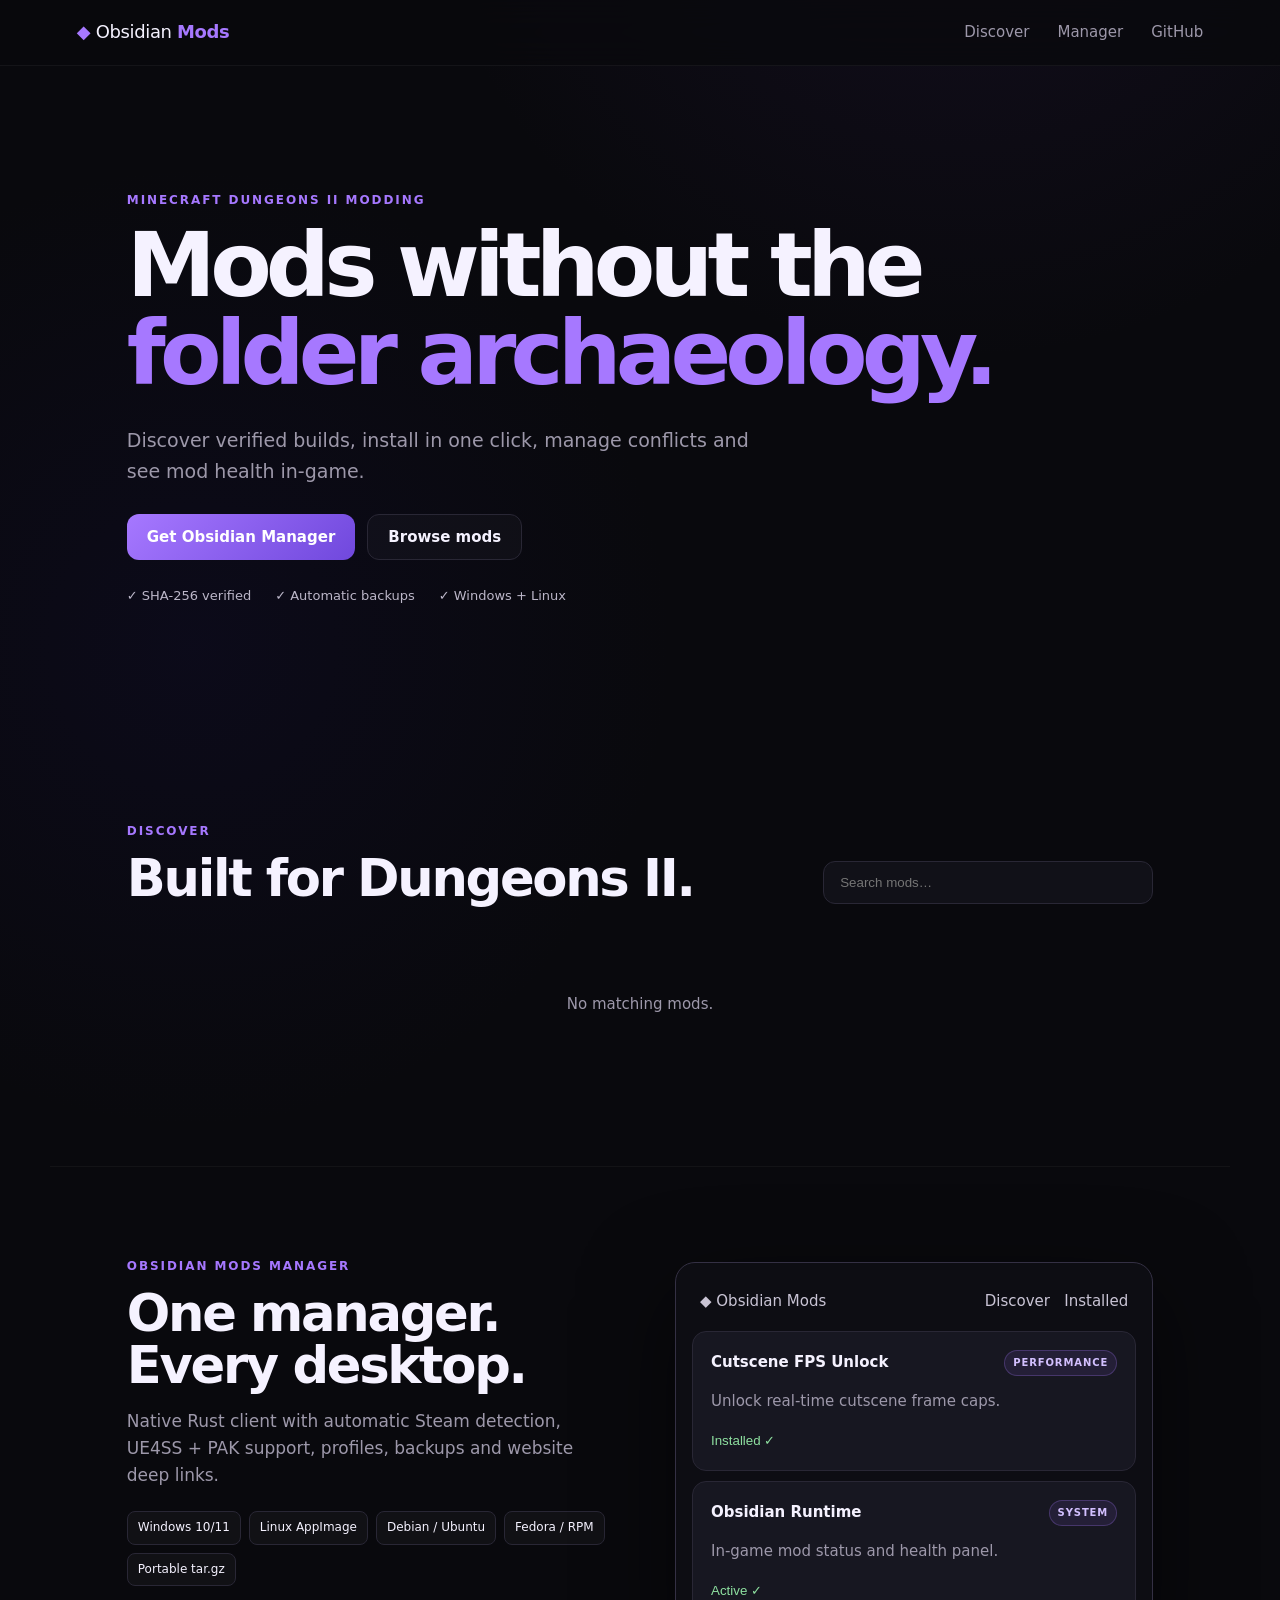
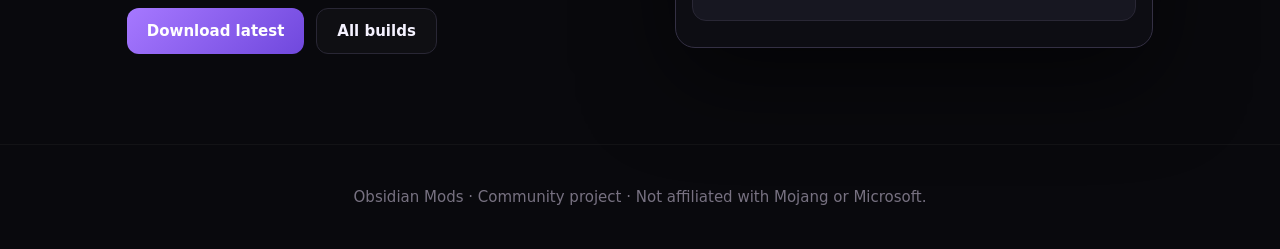
==== docs/index.html @ 4a0a8e13 "Launch Obsidian Mods platform" ====
<!doctype html>
<html lang="en">
<head>
  <meta charset="utf-8">
  <meta name="viewport" content="width=device-width,initial-scale=1">
  <meta name="description" content="Obsidian Mods — one-click Minecraft Dungeons II mods and a cross-platform mod manager.">
  <title>Obsidian Mods</title>
  <link rel="stylesheet" href="styles.css">
</head>
<body>
  <header class="nav">
    <a class="brand" href="#"><span class="gem">◆</span> Obsidian <b>Mods</b></a>
    <nav>
      <a href="#discover">Discover</a>
      <a href="#manager">Manager</a>
      <a href="https://github.com/mixutin/ObsidianMods">GitHub</a>
    </nav>
  </header>

  <main>
    <section class="hero">
      <div class="eyebrow">MINECRAFT DUNGEONS II MODDING</div>
      <h1>Mods without the<br><span>folder archaeology.</span></h1>
      <p>Discover verified builds, install in one click, manage conflicts and see mod health in-game.</p>
      <div class="actions">
        <a class="primary" href="#manager">Get Obsidian Manager</a>
        <a class="secondary" href="#discover">Browse mods</a>
      </div>
      <div class="trust">
        <span>✓ SHA-256 verified</span>
        <span>✓ Automatic backups</span>
        <span>✓ Windows + Linux</span>
      </div>
    </section>

    <section class="section" id="discover">
      <div class="section-head">
        <div>
          <div class="eyebrow">DISCOVER</div>
          <h2>Built for Dungeons II.</h2>
        </div>
        <input id="search" type="search" placeholder="Search mods…">
      </div>
      <div id="mods" class="grid"></div>
      <div id="empty" class="empty" hidden>No matching mods.</div>
    </section>

    <section class="section manager" id="manager">
      <div class="manager-copy">
        <div class="eyebrow">OBSIDIAN MODS MANAGER</div>
        <h2>One manager. Every desktop.</h2>
        <p>Native Rust client with automatic Steam detection, UE4SS + PAK support, profiles, backups and website deep links.</p>
        <div class="platforms">
          <span>Windows 10/11</span>
          <span>Linux AppImage</span>
          <span>Debian / Ubuntu</span>
          <span>Fedora / RPM</span>
          <span>Portable tar.gz</span>
        </div>
        <div class="actions">
          <a class="primary" id="manager-download" href="https://github.com/mixutin/ObsidianMods/releases/latest">Download latest</a>
          <a class="secondary" href="https://github.com/mixutin/ObsidianMods/releases">All builds</a>
        </div>
      </div>
      <div class="mock">
        <div class="mock-top"><span>◆ Obsidian Mods</span><span>Discover&nbsp;&nbsp; Installed</span></div>
        <div class="mock-card">
          <b>Cutscene FPS Unlock</b><span class="pill">PERFORMANCE</span>
          <p>Unlock real-time cutscene frame caps.</p>
          <button>Installed ✓</button>
        </div>
        <div class="mock-card">
          <b>Obsidian Runtime</b><span class="pill">SYSTEM</span>
          <p>In-game mod status and health panel.</p>
          <button>Active ✓</button>
        </div>
      </div>
    </section>
  </main>

  <footer>Obsidian Mods · Community project · Not affiliated with Mojang or Microsoft.</footer>
  <script src="app.js"></script>
</body>
</html>
---- docs/styles.css ----
:root {
  color-scheme: dark;
  --bg: #09090d;
  --panel: #111118;
  --panel2: #171721;
  --text: #f5f2ff;
  --muted: #9d98aa;
  --purple: #a678ff;
  --purple2: #7048dd;
  --line: #292735;
}
* { box-sizing: border-box; }
html { scroll-behavior: smooth; }
body {
  margin: 0;
  background:
    radial-gradient(circle at 75% -10%, #3d236633 0, transparent 34rem),
    radial-gradient(circle at 15% 35%, #17104d33 0, transparent 30rem),
    var(--bg);
  color: var(--text);
  font: 15px/1.6 Inter, ui-sans-serif, system-ui, -apple-system, sans-serif;
}
a { color: inherit; text-decoration: none; }
.nav {
  position: sticky; top: 0; z-index: 10;
  display: flex; align-items: center; justify-content: space-between;
  padding: 18px clamp(22px, 6vw, 90px);
  border-bottom: 1px solid #ffffff0c;
  background: #09090dcc; backdrop-filter: blur(18px);
}
.brand { font-size: 18px; letter-spacing: -.02em; }
.brand b, .gem, h1 span { color: var(--purple); }
nav { display: flex; gap: 28px; color: var(--muted); }
nav a:hover { color: white; }
.hero {
  min-height: 74vh;
  display: flex; flex-direction: column; justify-content: center;
  max-width: 1180px; margin: auto;
  padding: 80px clamp(22px, 6vw, 90px);
}
.eyebrow {
  color: var(--purple); font-size: 12px; font-weight: 800;
  letter-spacing: .16em; margin-bottom: 12px;
}
h1 { font-size: clamp(54px, 7vw, 96px); line-height: .98; letter-spacing: -.065em; margin: 0; }
h2 { font-size: clamp(32px, 4vw, 52px); line-height: 1; letter-spacing: -.045em; margin: 0; }
.hero p { max-width: 650px; color: var(--muted); font-size: 19px; margin: 28px 0; }
.actions { display: flex; gap: 12px; flex-wrap: wrap; }
.primary, .secondary {
  display: inline-flex; align-items: center; justify-content: center;
  min-height: 46px; padding: 0 20px; border-radius: 12px; font-weight: 750;
}
.primary { background: linear-gradient(135deg, var(--purple), var(--purple2)); color: white; }
.secondary { border: 1px solid var(--line); background: #ffffff06; }
.trust { display: flex; gap: 24px; flex-wrap: wrap; margin-top: 26px; color: #bcb7c9; font-size: 13px; }
.section { max-width: 1180px; margin: auto; padding: 90px clamp(22px, 6vw, 90px); }
.section-head { display: flex; align-items: end; justify-content: space-between; gap: 24px; margin-bottom: 28px; }
input {
  width: min(330px, 100%); background: var(--panel); color: white;
  border: 1px solid var(--line); border-radius: 12px; padding: 13px 16px; outline: 0;
}
input:focus { border-color: var(--purple); }
.grid { display: grid; grid-template-columns: repeat(3, 1fr); gap: 14px; }
.card {
  min-height: 245px; display: flex; flex-direction: column;
  padding: 22px; border: 1px solid var(--line); border-radius: 18px;
  background: linear-gradient(145deg, #171721, #0e0e14);
}
.card.featured { box-shadow: inset 0 0 0 1px #a678ff40; }
.card-top { display: flex; align-items: center; justify-content: space-between; gap: 12px; }
.card h3 { font-size: 20px; margin: 0; }
.card p { color: var(--muted); flex: 1; }
.meta { color: #b6b1c3; font-size: 12px; }
.pill {
  font-size: 10px; letter-spacing: .09em; font-weight: 800;
  color: #d3c0ff; background: #9c6eff1a; border: 1px solid #a678ff42;
  border-radius: 999px; padding: 4px 8px;
}
.install {
  border: 0; border-radius: 10px; padding: 11px 14px; cursor: pointer;
  background: #eee9ff; color: #17121e; font-weight: 800;
}
.install:hover { background: white; }
.empty { padding: 60px; text-align: center; color: var(--muted); }
.manager {
  display: grid; grid-template-columns: 1fr 1fr; gap: 70px; align-items: center;
  border-top: 1px solid #ffffff0a;
}
.manager-copy p { color: var(--muted); font-size: 17px; }
.platforms { display: flex; flex-wrap: wrap; gap: 8px; margin: 22px 0; }
.platforms span { padding: 6px 10px; background: #ffffff08; border: 1px solid var(--line); border-radius: 8px; font-size: 12px; }
.mock {
  padding: 16px; border: 1px solid #343044; border-radius: 20px;
  background: #0d0d13; box-shadow: 0 30px 90px #0008;
}
.mock-top { display: flex; justify-content: space-between; padding: 10px 8px 18px; color: #c9c4d5; }
.mock-card { padding: 18px; margin-bottom: 10px; background: var(--panel2); border: 1px solid var(--line); border-radius: 14px; }
.mock-card .pill { float: right; }
.mock-card p { color: var(--muted); }
.mock-card button { background: transparent; border: 0; color: #8ee0a0; padding: 0; }
footer { padding: 40px 6vw; text-align: center; color: #777181; border-top: 1px solid #ffffff0a; }
@media (max-width: 850px) {
  nav { display: none; }
  .grid { grid-template-columns: 1fr; }
  .manager { grid-template-columns: 1fr; gap: 35px; }
  .section-head { align-items: stretch; flex-direction: column; }
}
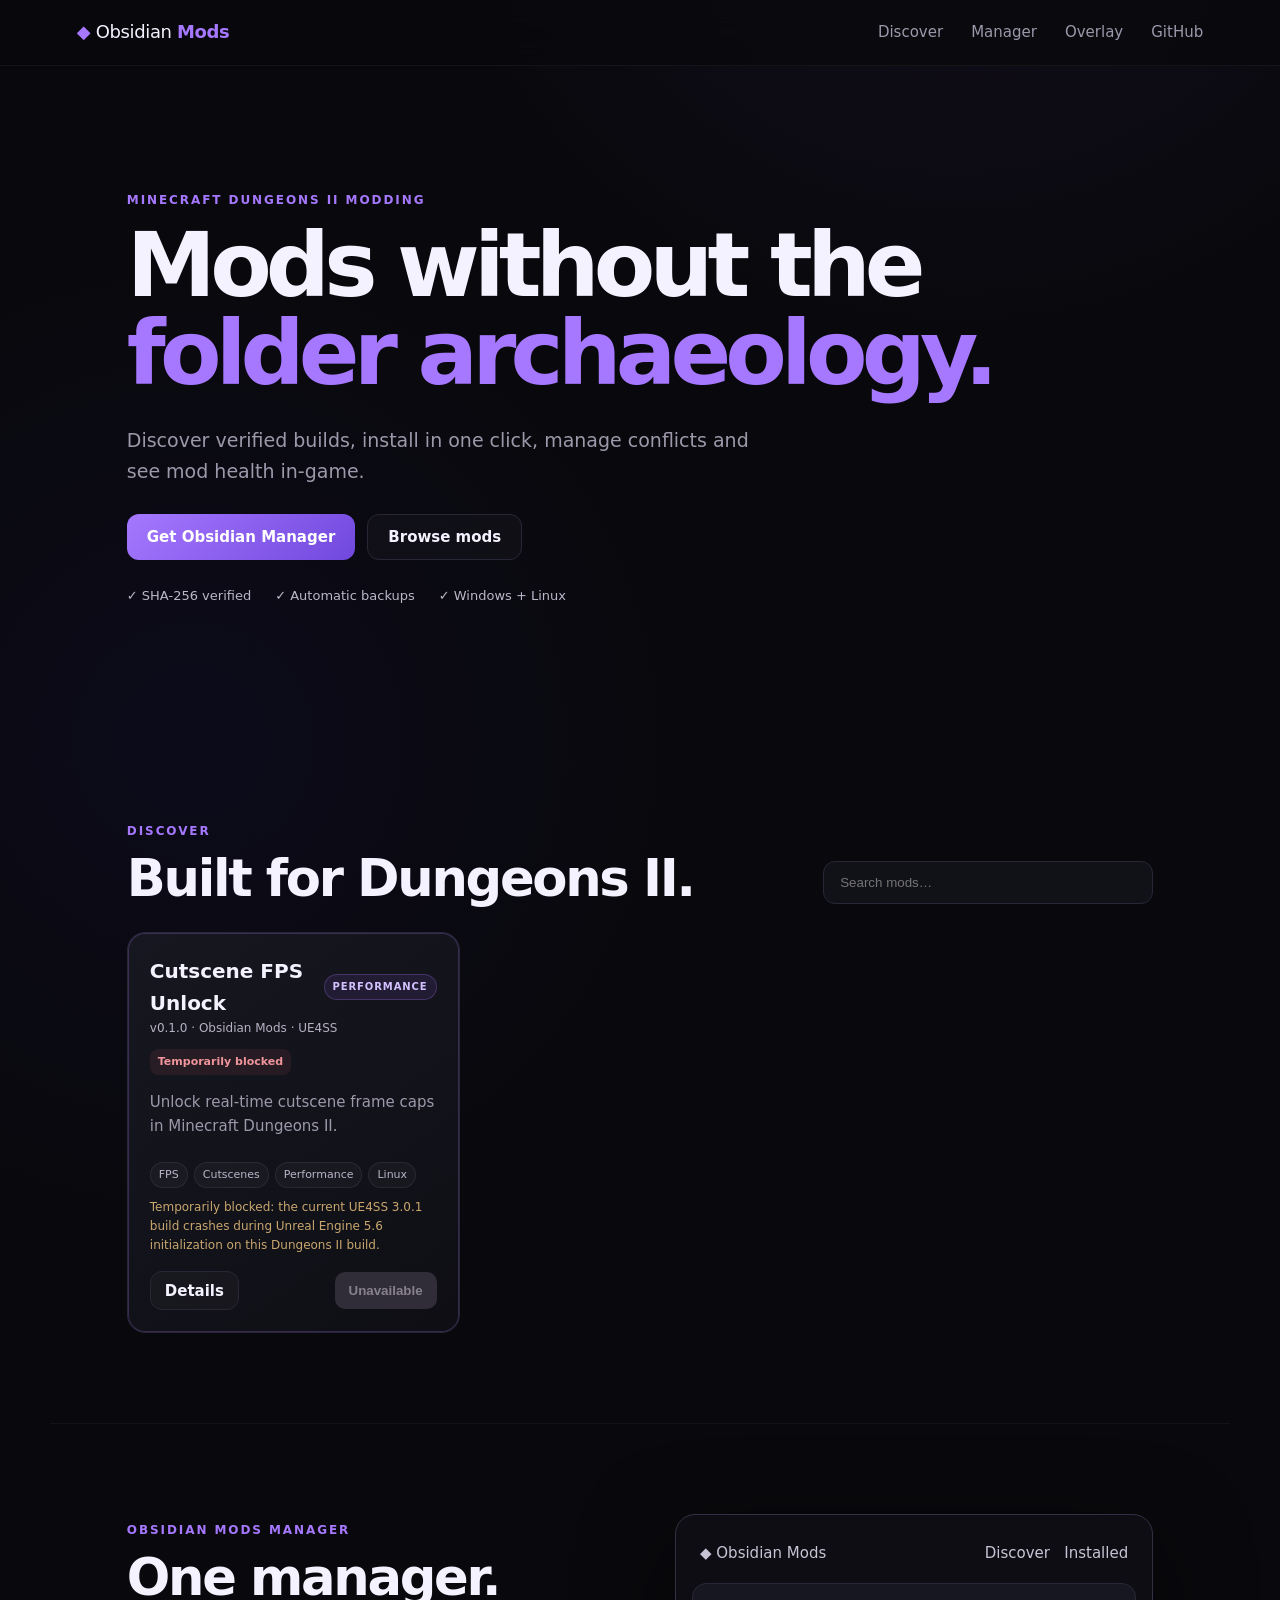
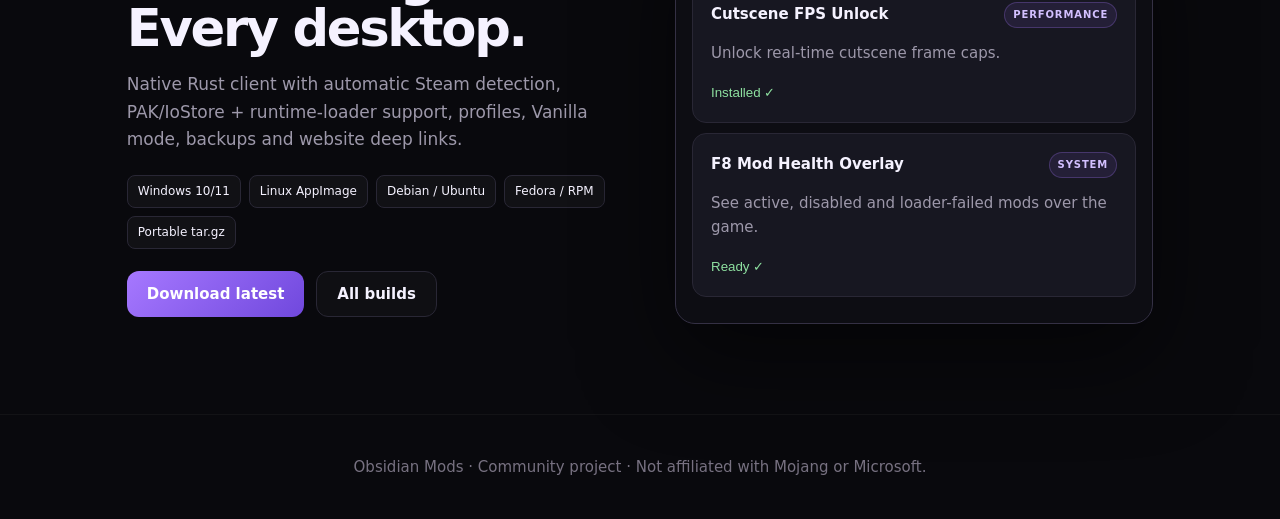
==== commit 6057b464: "Expand Discover site and catalog safety" ====
--- a/docs/index.html
+++ b/docs/index.html
@@ -11,8 +11,9 @@
   <header class="nav">
     <a class="brand" href="#"><span class="gem">◆</span> Obsidian <b>Mods</b></a>
     <nav>
-      <a href="#discover">Discover</a>
-      <a href="#manager">Manager</a>
+      <a href="discover.html">Discover</a>
+      <a href="manager.html">Manager</a>
+      <a href="overlay.html">Overlay</a>
       <a href="https://github.com/mixutin/ObsidianMods">GitHub</a>
     </nav>
   </header>
@@ -23,8 +24,8 @@
       <h1>Mods without the<br><span>folder archaeology.</span></h1>
       <p>Discover verified builds, install in one click, manage conflicts and see mod health in-game.</p>
       <div class="actions">
-        <a class="primary" href="#manager">Get Obsidian Manager</a>
-        <a class="secondary" href="#discover">Browse mods</a>
+        <a class="primary" href="manager.html">Get Obsidian Manager</a>
+        <a class="secondary" href="discover.html">Browse mods</a>
       </div>
       <div class="trust">
         <span>✓ SHA-256 verified</span>
@@ -49,7 +50,7 @@
       <div class="manager-copy">
         <div class="eyebrow">OBSIDIAN MODS MANAGER</div>
         <h2>One manager. Every desktop.</h2>
-        <p>Native Rust client with automatic Steam detection, UE4SS + PAK support, profiles, backups and website deep links.</p>
+        <p>Native Rust client with automatic Steam detection, PAK/IoStore + runtime-loader support, profiles, Vanilla mode, backups and website deep links.</p>
         <div class="platforms">
           <span>Windows 10/11</span>
           <span>Linux AppImage</span>
@@ -70,9 +71,9 @@
           <button>Installed ✓</button>
         </div>
         <div class="mock-card">
-          <b>Obsidian Runtime</b><span class="pill">SYSTEM</span>
-          <p>In-game mod status and health panel.</p>
-          <button>Active ✓</button>
+          <b>F8 Mod Health Overlay</b><span class="pill">SYSTEM</span>
+          <p>See active, disabled and loader-failed mods over the game.</p>
+          <button>Ready ✓</button>
         </div>
       </div>
     </section>
--- a/docs/styles.css
+++ b/docs/styles.css
@@ -105,3 +105,174 @@
   .manager { grid-template-columns: 1fr; gap: 35px; }
   .section-head { align-items: stretch; flex-direction: column; }
 }
+
+nav a.active { color: white; }
+.page-hero {
+  max-width: 1180px;
+  margin: auto;
+  padding: 110px clamp(22px, 6vw, 90px) 55px;
+}
+.page-hero.compact { padding-bottom: 25px; }
+.page-hero p, .lead {
+  max-width: 720px;
+  color: var(--muted);
+  font-size: 18px;
+}
+.directory { padding-top: 28px; }
+.directory-tools {
+  display: grid;
+  grid-template-columns: minmax(240px, 1fr) 210px 210px;
+  gap: 10px;
+  margin-bottom: 12px;
+}
+select {
+  background: var(--panel);
+  color: white;
+  border: 1px solid var(--line);
+  border-radius: 12px;
+  padding: 0 14px;
+}
+.catalog-stats { color: var(--muted); font-size: 13px; margin: 8px 0 18px; }
+.card-title:hover h3 { color: #d9c8ff; }
+.card-actions {
+  display: flex;
+  align-items: center;
+  gap: 9px;
+  margin-top: 16px;
+}
+.card-actions .install { margin-left: auto; }
+.secondary.small { min-height: 39px; padding: 0 14px; }
+.install:disabled {
+  cursor: not-allowed;
+  background: #302d39;
+  color: #87818f;
+}
+.tags { display: flex; flex-wrap: wrap; gap: 6px; margin-top: 9px; }
+.tag {
+  padding: 3px 8px;
+  border: 1px solid #ffffff12;
+  background: #ffffff08;
+  border-radius: 999px;
+  color: #bbb5c8;
+  font-size: 11px;
+}
+.compat {
+  width: fit-content;
+  margin-top: 11px;
+  padding: 4px 8px;
+  border-radius: 8px;
+  font-size: 11px;
+  font-weight: 800;
+}
+.compat.stable { color: #94e6a6; background: #66c77b18; }
+.compat.experimental { color: #f1cc7f; background: #d99f3618; }
+.compat.blocked { color: #f0959b; background: #dc5e6718; }
+.status-note { color: #c9a76e; font-size: 12px; margin: 10px 0 0; }
+.feature-grid {
+  display: grid;
+  grid-template-columns: repeat(3, 1fr);
+  gap: 14px;
+}
+.feature {
+  padding: 24px;
+  border: 1px solid var(--line);
+  border-radius: 18px;
+  background: linear-gradient(145deg, #15151e, #0d0d13);
+}
+.feature b { font-size: 17px; }
+.feature p { color: var(--muted); margin-bottom: 0; }
+.platforms.large span { font-size: 13px; padding: 9px 12px; }
+.screenshot-frame {
+  min-height: 410px;
+  border-radius: 20px;
+  border: 1px solid #343044;
+  background: #0d0d13;
+  overflow: hidden;
+}
+.pending-shot {
+  display: grid;
+  place-items: center;
+  background:
+    linear-gradient(135deg, #a678ff0d, transparent 40%),
+    #0d0d13;
+}
+.shot-label {
+  max-width: 420px;
+  padding: 22px;
+  color: #8f899b;
+  text-align: center;
+}
+.overlay-layout {
+  display: grid;
+  grid-template-columns: .9fr 1.1fr;
+  gap: 55px;
+  align-items: center;
+}
+.status-demo { display: grid; gap: 9px; margin-top: 24px; }
+.status-demo > div {
+  display: grid;
+  grid-template-columns: 12px 1fr;
+  column-gap: 10px;
+  padding: 13px;
+  border: 1px solid var(--line);
+  border-radius: 12px;
+  background: var(--panel);
+}
+.status-demo small { grid-column: 2; color: var(--muted); }
+.status-dot { width: 8px; height: 8px; border-radius: 50%; margin-top: 8px; }
+.status-dot.ok { background: #70da8f; }
+.status-dot.warn { background: #e4b45e; }
+.status-dot.bad { background: #ef6f76; }
+.mod-detail { padding-top: 70px; }
+.back-link { color: var(--muted); }
+.back-link:hover { color: white; }
+.mod-hero {
+  display: grid;
+  grid-template-columns: 1fr 340px;
+  gap: 50px;
+  align-items: start;
+  padding-top: 28px;
+}
+.mod-hero h1 { font-size: clamp(48px, 6vw, 82px); }
+.mod-meta-row { display: flex; flex-wrap: wrap; gap: 8px; margin-top: 20px; }
+.mod-meta-row span {
+  padding: 6px 9px;
+  border: 1px solid var(--line);
+  border-radius: 8px;
+  color: #bbb5c8;
+  font-size: 12px;
+}
+.install-panel {
+  padding: 20px;
+  border: 1px solid var(--line);
+  border-radius: 18px;
+  background: var(--panel);
+}
+.large-install { width: 100%; margin: 18px 0 8px; padding: 14px; }
+.install-panel small { color: var(--muted); }
+.mod-columns {
+  display: grid;
+  grid-template-columns: 1fr 340px;
+  gap: 50px;
+  margin-top: 65px;
+}
+.mod-columns p, .mod-columns li { color: var(--muted); }
+.hash {
+  display: block;
+  overflow-wrap: anywhere;
+  padding: 10px;
+  background: #0004;
+  border-radius: 8px;
+  color: #bcb6c9;
+  font-size: 11px;
+}
+.gallery { margin-top: 60px; }
+.gallery-grid { display: grid; grid-template-columns: repeat(2, 1fr); gap: 14px; }
+.gallery-grid img { width: 100%; border-radius: 16px; border: 1px solid var(--line); }
+
+@media (max-width: 850px) {
+  .directory-tools { grid-template-columns: 1fr; }
+  .feature-grid { grid-template-columns: 1fr; }
+  .overlay-layout, .mod-hero, .mod-columns { grid-template-columns: 1fr; }
+  .gallery-grid { grid-template-columns: 1fr; }
+}
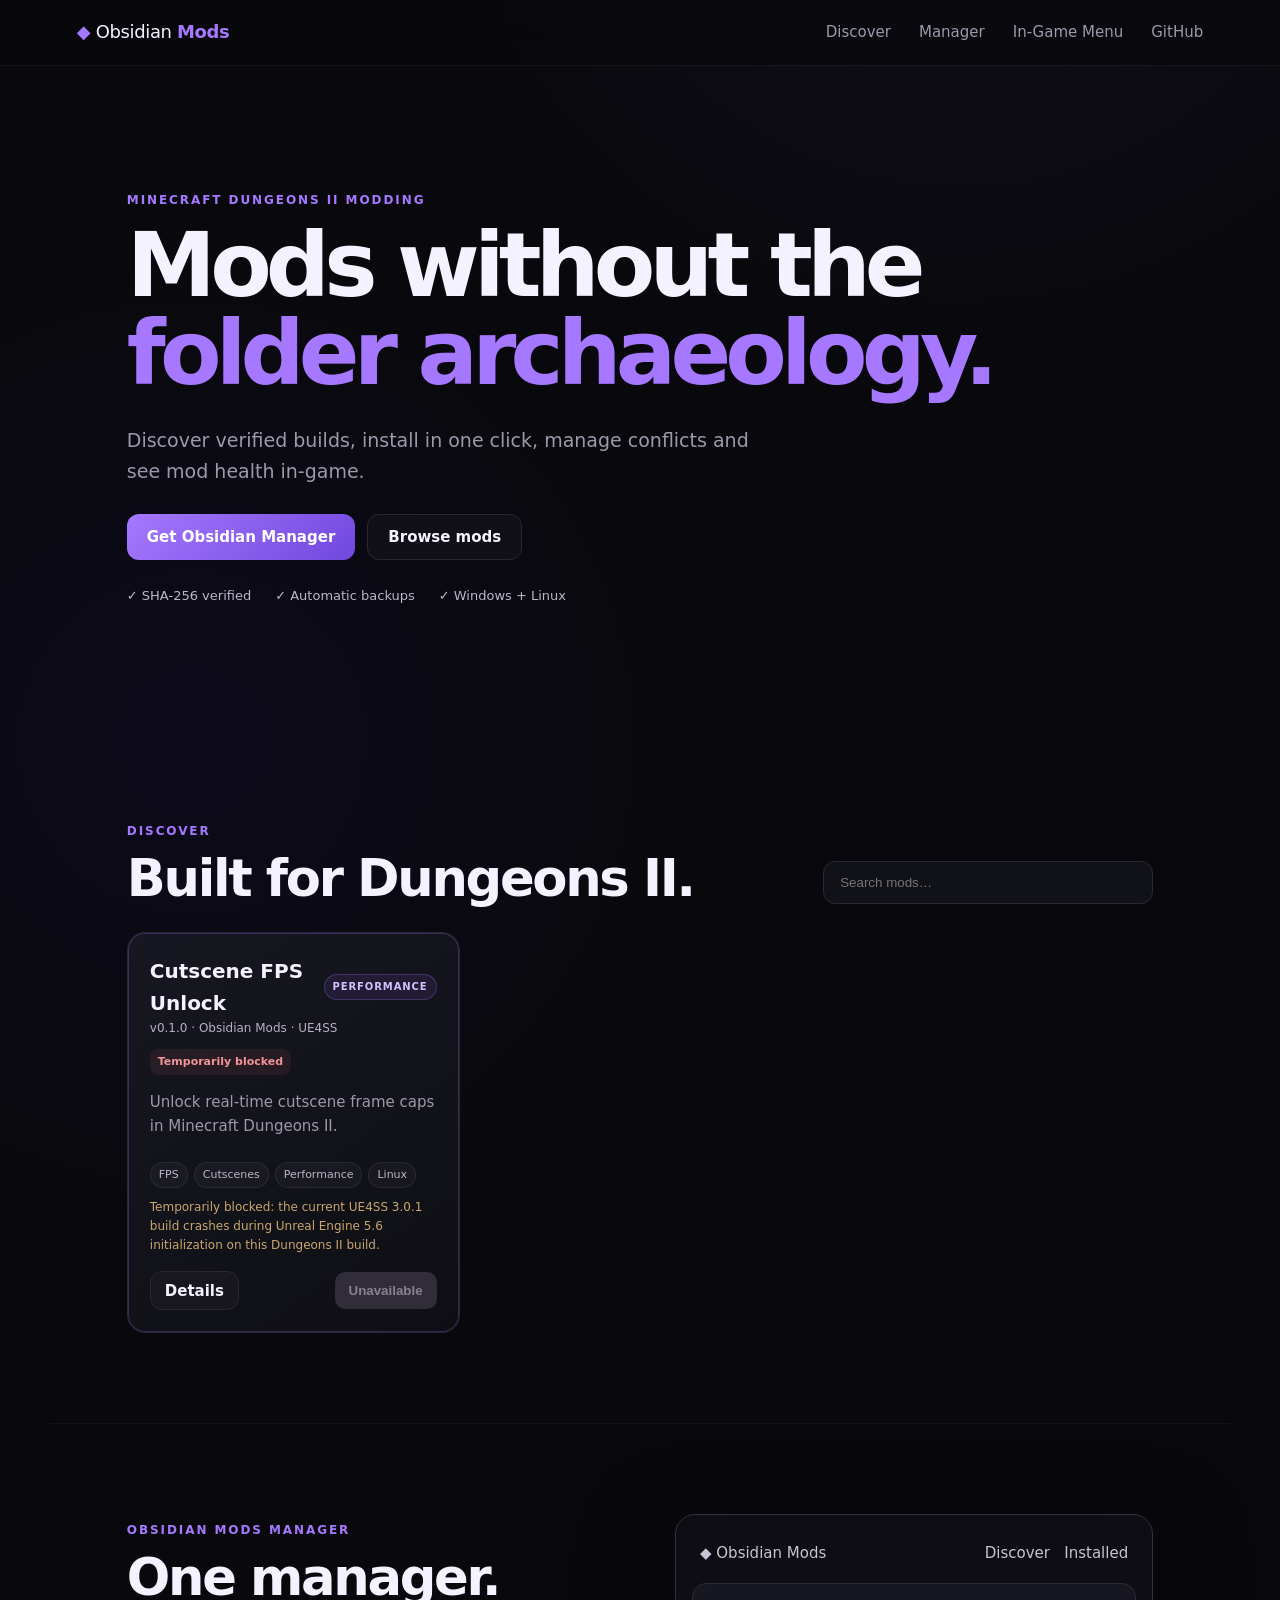
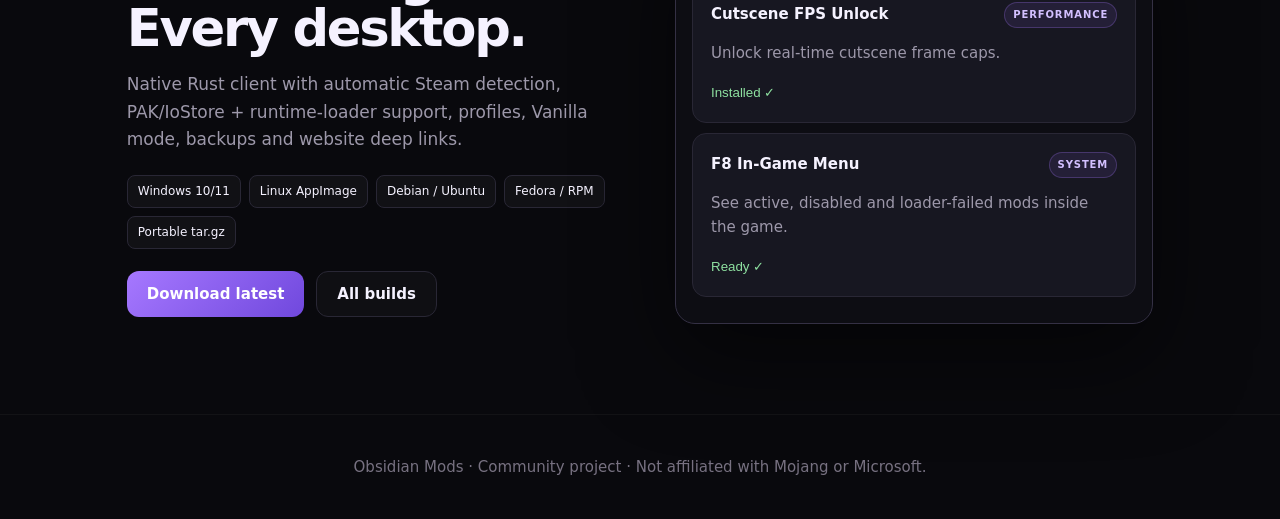
==== commit 1f7399fd: "Wire native F8 in-game runtime" ====
--- a/docs/index.html
+++ b/docs/index.html
@@ -13,7 +13,7 @@
     <nav>
       <a href="discover.html">Discover</a>
       <a href="manager.html">Manager</a>
-      <a href="overlay.html">Overlay</a>
+      <a href="overlay.html">In-Game Menu</a>
       <a href="https://github.com/mixutin/ObsidianMods">GitHub</a>
     </nav>
   </header>
@@ -71,8 +71,8 @@
           <button>Installed ✓</button>
         </div>
         <div class="mock-card">
-          <b>F8 Mod Health Overlay</b><span class="pill">SYSTEM</span>
-          <p>See active, disabled and loader-failed mods over the game.</p>
+          <b>F8 In-Game Menu</b><span class="pill">SYSTEM</span>
+          <p>See active, disabled and loader-failed mods inside the game.</p>
           <button>Ready ✓</button>
         </div>
       </div>
--- a/docs/styles.css
+++ b/docs/styles.css
@@ -276,3 +276,38 @@
   .overlay-layout, .mod-hero, .mod-columns { grid-template-columns: 1fr; }
   .gallery-grid { grid-template-columns: 1fr; }
 }
+
+.docs-copy { max-width: 900px; }
+.docs-copy h2 { margin-top: 44px; font-size: 28px; }
+.docs-copy p { color: var(--muted); font-size: 16px; }
+.docs-copy pre {
+  overflow-x: auto;
+  padding: 18px;
+  border: 1px solid var(--line);
+  border-radius: 14px;
+  background: #08080c;
+  color: #d9d2e8;
+  line-height: 1.5;
+}
+.docs-copy code { font-family: ui-monospace, SFMono-Regular, Menlo, monospace; }
+
+.download-grid {
+  display: grid;
+  grid-template-columns: repeat(3, 1fr);
+  gap: 12px;
+  margin-top: 28px;
+}
+.download-card {
+  display: flex;
+  flex-direction: column;
+  gap: 5px;
+  padding: 18px;
+  border: 1px solid var(--line);
+  border-radius: 14px;
+  background: var(--panel);
+}
+.download-card:hover { border-color: #6d5c91; background: #171721; }
+.download-card span { color: var(--muted); font-size: 12px; }
+@media (max-width: 850px) {
+  .download-grid { grid-template-columns: 1fr; }
+}
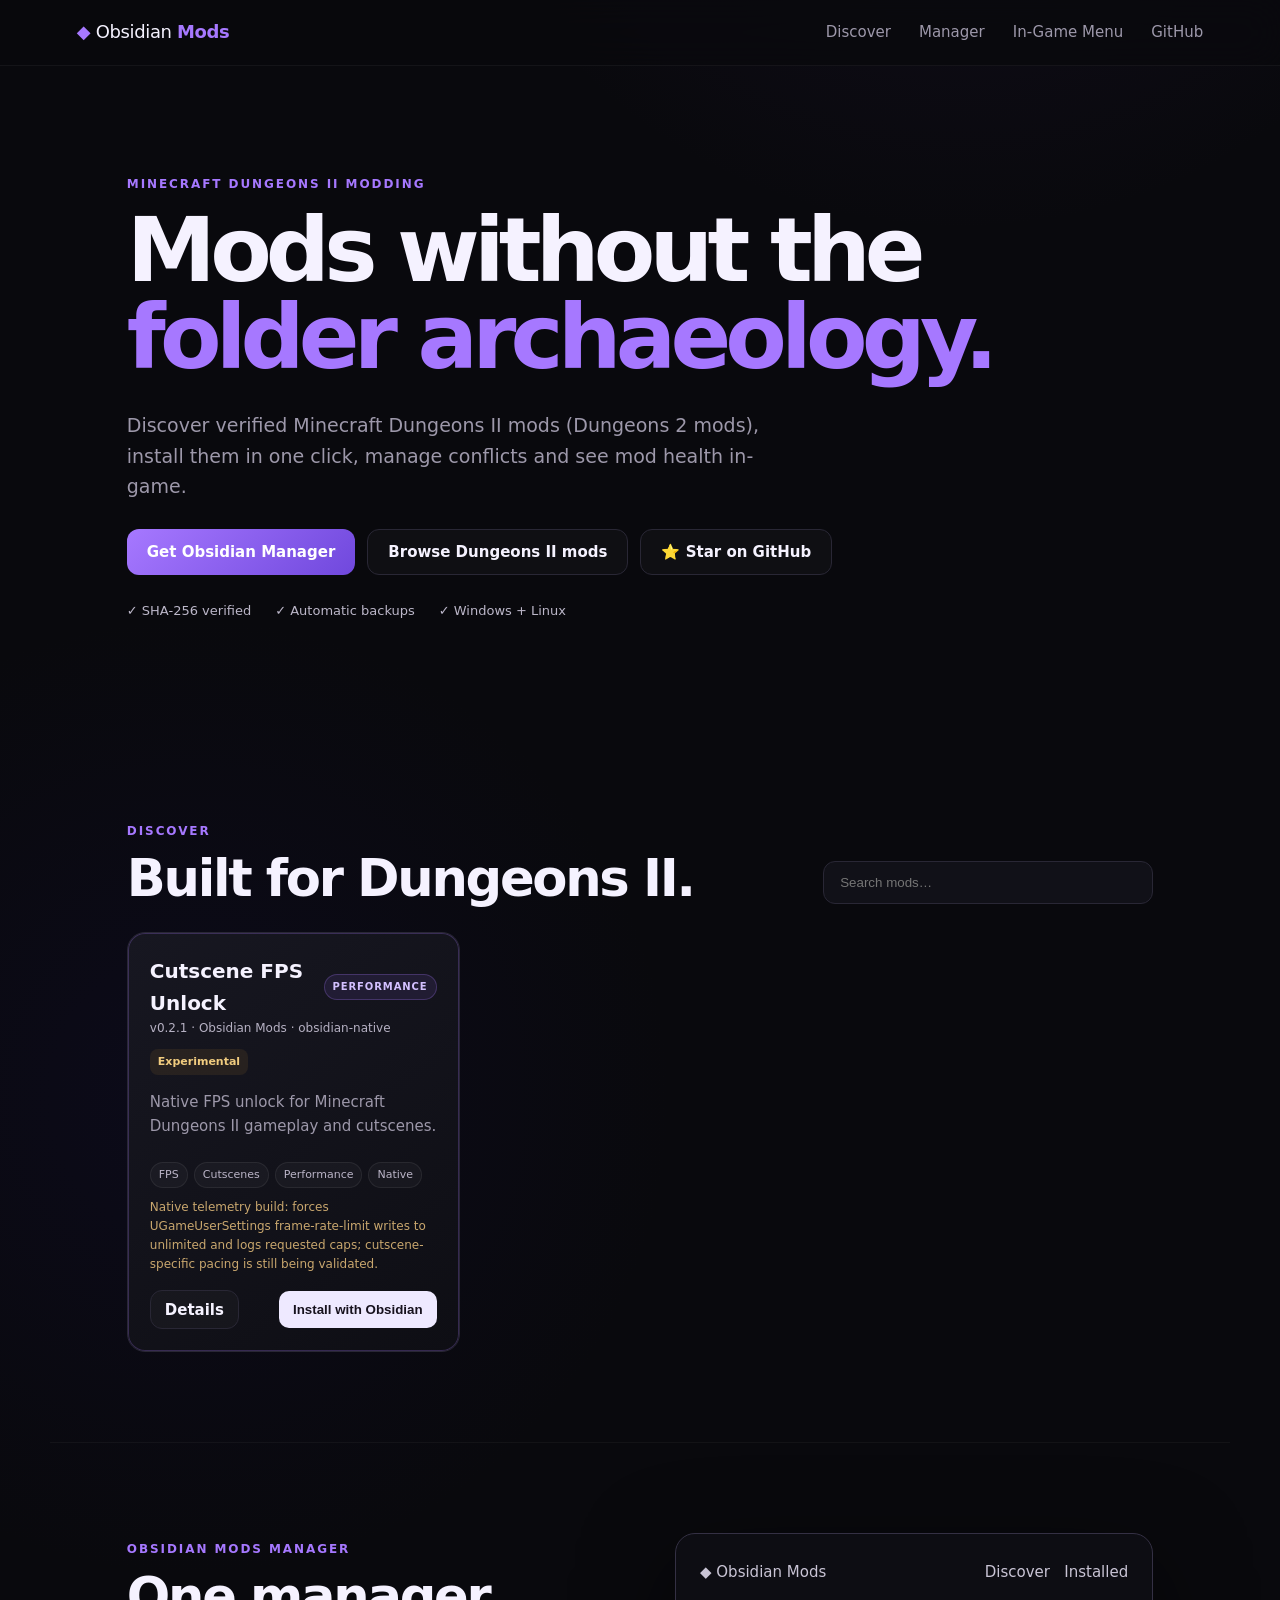
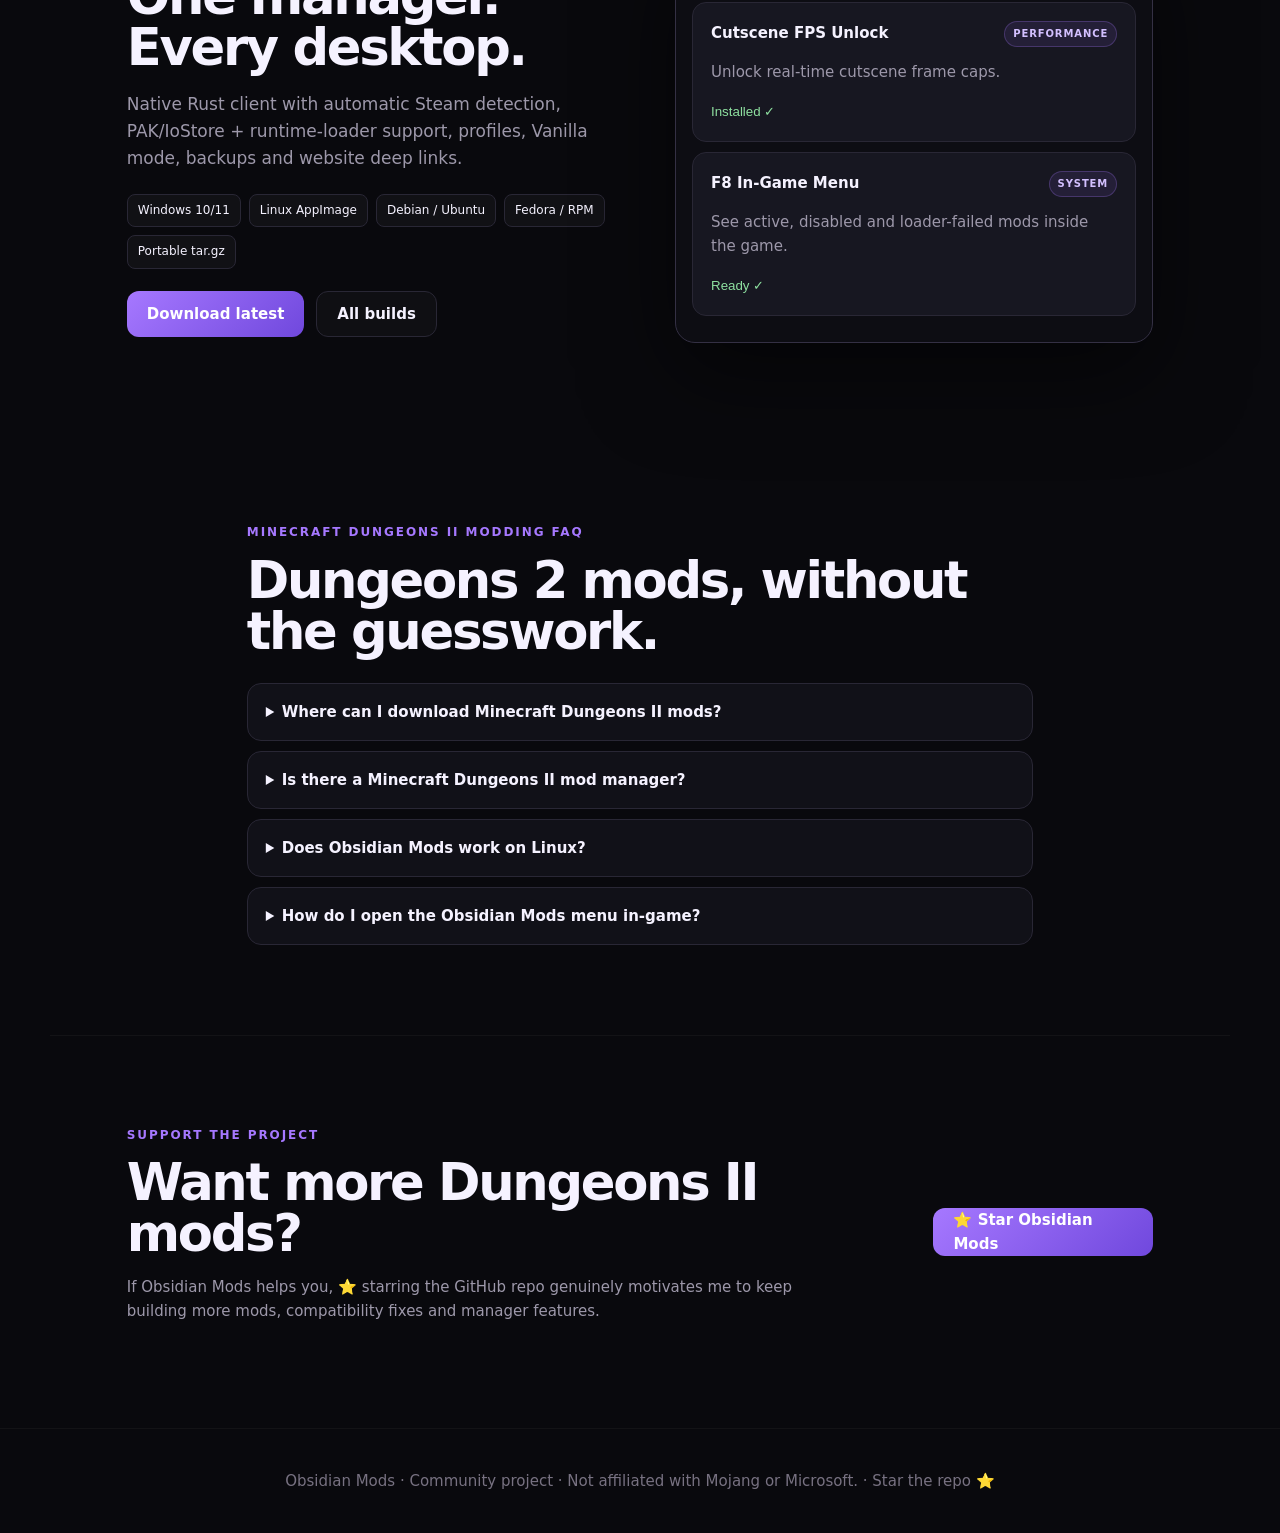
==== commit 4a43fc02: "SEO optimize Obsidian Mods discovery" ====
--- a/docs/index.html
+++ b/docs/index.html
@@ -3,9 +3,49 @@
 <head>
   <meta charset="utf-8">
   <meta name="viewport" content="width=device-width,initial-scale=1">
-  <meta name="description" content="Obsidian Mods — one-click Minecraft Dungeons II mods and a cross-platform mod manager.">
-  <title>Obsidian Mods</title>
+  <meta name="description" content="Download and manage Minecraft Dungeons II (Dungeons 2) mods with Obsidian Mods — one-click installs, Windows/Linux manager, native F8 menu and verified builds.">
+  <meta name="robots" content="index,follow,max-image-preview:large">
+  <meta name="theme-color" content="#09090d">
+  <link rel="canonical" href="https://mixutin.github.io/ObsidianMods/">
+  <meta property="og:type" content="website">
+  <meta property="og:site_name" content="Obsidian Mods">
+  <meta property="og:title" content="Minecraft Dungeons II Mods & Mod Manager | Obsidian Mods">
+  <meta property="og:description" content="Discover, install and manage Minecraft Dungeons II mods on Windows and Linux.">
+  <meta property="og:url" content="https://mixutin.github.io/ObsidianMods/">
+  <meta name="twitter:card" content="summary_large_image">
+  <title>Minecraft Dungeons II Mods & Mod Manager | Obsidian Mods</title>
   <link rel="stylesheet" href="styles.css">
+  <script type="application/ld+json">
+  {
+    "@context":"https://schema.org",
+    "@graph":[
+      {
+        "@type":"WebSite",
+        "name":"Obsidian Mods",
+        "url":"https://mixutin.github.io/ObsidianMods/",
+        "description":"Minecraft Dungeons II mods, mod manager and native in-game mod menu."
+      },
+      {
+        "@type":"SoftwareApplication",
+        "name":"Obsidian Mods Manager",
+        "applicationCategory":"GameApplication",
+        "operatingSystem":"Windows, Linux",
+        "url":"https://mixutin.github.io/ObsidianMods/manager.html",
+        "downloadUrl":"https://github.com/mixutin/ObsidianMods/releases/latest",
+        "description":"Cross-platform Minecraft Dungeons II mod manager with one-click installs, profiles, backups and native mod support."
+      },
+      {
+        "@type":"FAQPage",
+        "mainEntity":[
+          {"@type":"Question","name":"Where can I download Minecraft Dungeons II mods?","acceptedAnswer":{"@type":"Answer","text":"Use the Obsidian Mods Discover directory to browse verified Minecraft Dungeons II mod builds and install supported mods with one click."}},
+          {"@type":"Question","name":"Is there a Minecraft Dungeons II mod manager?","acceptedAnswer":{"@type":"Answer","text":"Yes. Obsidian Mods Manager supports Windows and Linux, native Obsidian plugins, PAK and IoStore packages, and UE4SS-compatible mods."}},
+          {"@type":"Question","name":"Does Obsidian Mods work on Linux?","acceptedAnswer":{"@type":"Answer","text":"Yes. Obsidian Mods Manager supports Linux and Minecraft Dungeons II running through Proton, alongside Windows."}},
+          {"@type":"Question","name":"How do I open the Obsidian Mods menu in-game?","acceptedAnswer":{"@type":"Answer","text":"Press F8. Obsidian Native Runtime renders the menu directly inside Minecraft Dungeons II."}}
+        ]
+      }
+    ]
+  }
+  </script>
 </head>
 <body>
   <header class="nav">
@@ -22,10 +62,11 @@
     <section class="hero">
       <div class="eyebrow">MINECRAFT DUNGEONS II MODDING</div>
       <h1>Mods without the<br><span>folder archaeology.</span></h1>
-      <p>Discover verified builds, install in one click, manage conflicts and see mod health in-game.</p>
+      <p>Discover verified Minecraft Dungeons II mods (Dungeons 2 mods), install them in one click, manage conflicts and see mod health in-game.</p>
       <div class="actions">
         <a class="primary" href="manager.html">Get Obsidian Manager</a>
-        <a class="secondary" href="discover.html">Browse mods</a>
+        <a class="secondary" href="discover.html">Browse Dungeons II mods</a>
+        <a class="secondary" href="https://github.com/mixutin/ObsidianMods">⭐ Star on GitHub</a>
       </div>
       <div class="trust">
         <span>✓ SHA-256 verified</span>
@@ -77,9 +118,27 @@
         </div>
       </div>
     </section>
+
+    <section class="section faq" id="faq">
+      <div class="eyebrow">MINECRAFT DUNGEONS II MODDING FAQ</div>
+      <h2>Dungeons 2 mods, without the guesswork.</h2>
+      <details><summary>Where can I download Minecraft Dungeons II mods?</summary><p>Use the Obsidian Mods Discover directory to browse verified Minecraft Dungeons II mod builds and install supported mods with one click.</p></details>
+      <details><summary>Is there a Minecraft Dungeons II mod manager?</summary><p>Yes. Obsidian Mods Manager supports Windows and Linux, including native Obsidian plugins, PAK/IoStore packages and UE4SS-compatible mods.</p></details>
+      <details><summary>Does Obsidian Mods work on Linux?</summary><p>Yes. The manager supports Linux builds and Minecraft Dungeons II running through Proton, alongside Windows.</p></details>
+      <details><summary>How do I open the Obsidian Mods menu in-game?</summary><p>Press F8. Obsidian Native Runtime renders the menu directly inside Minecraft Dungeons II and reports mod/runtime health.</p></details>
+    </section>
+
+    <section class="section star-cta">
+      <div>
+        <div class="eyebrow">SUPPORT THE PROJECT</div>
+        <h2>Want more Dungeons II mods?</h2>
+        <p>If Obsidian Mods helps you, ⭐ starring the GitHub repo genuinely motivates me to keep building more mods, compatibility fixes and manager features.</p>
+      </div>
+      <a class="primary" href="https://github.com/mixutin/ObsidianMods">⭐ Star Obsidian Mods</a>
+    </section>
   </main>
 
-  <footer>Obsidian Mods · Community project · Not affiliated with Mojang or Microsoft.</footer>
+  <footer>Obsidian Mods · Community project · Not affiliated with Mojang or Microsoft. · <a href="https://github.com/mixutin/ObsidianMods">Star the repo ⭐</a></footer>
   <script src="app.js"></script>
 </body>
 </html>
--- a/docs/styles.css
+++ b/docs/styles.css
@@ -311,3 +311,27 @@
 @media (max-width: 850px) {
   .download-grid { grid-template-columns: 1fr; }
 }
+
+.faq { max-width: 940px; }
+.faq h2 { margin-bottom: 26px; }
+.faq details {
+  border: 1px solid var(--line);
+  border-radius: 14px;
+  background: var(--panel);
+  padding: 16px 18px;
+  margin-top: 10px;
+}
+.faq summary { cursor: pointer; font-weight: 750; }
+.faq details p { color: var(--muted); margin-bottom: 0; }
+.star-cta, .star-inline {
+  display: flex;
+  align-items: center;
+  justify-content: space-between;
+  gap: 28px;
+  border-top: 1px solid #ffffff0a;
+}
+.star-cta p, .star-inline p { max-width: 720px; color: var(--muted); }
+.star-inline { margin-top: 56px; padding-top: 36px; }
+@media (max-width: 850px) {
+  .star-cta, .star-inline { align-items: flex-start; flex-direction: column; }
+}
